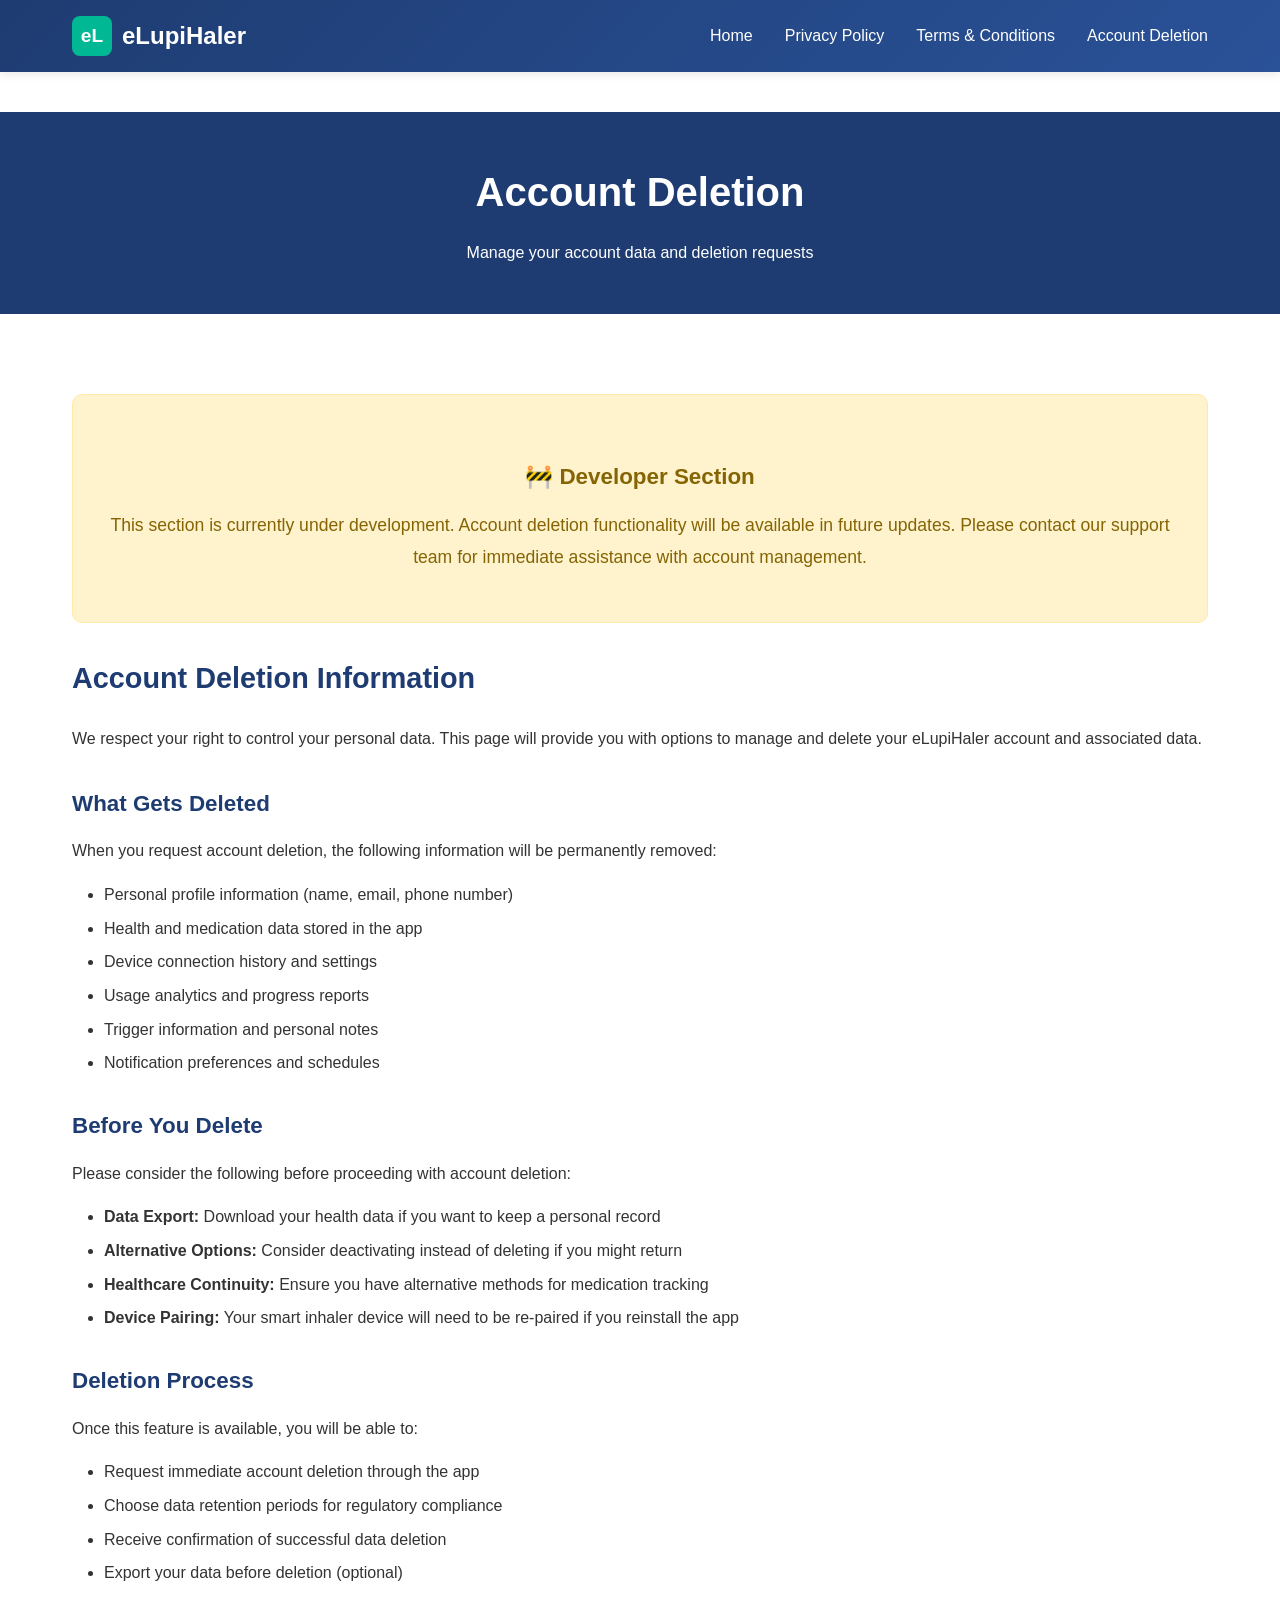
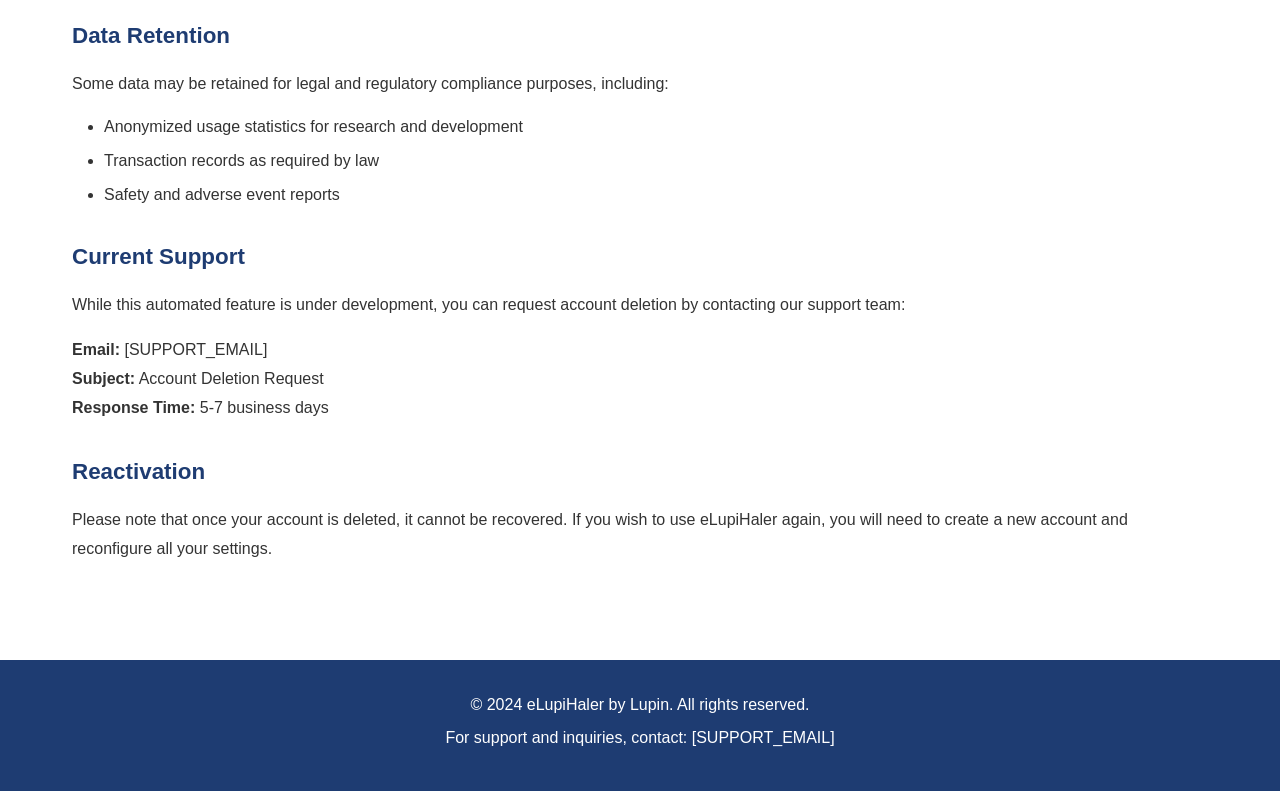
==== pages/account-deletion.html @ 7b8b85d9 "elupihaler" ====
<!DOCTYPE html>
<html lang="en">
<head>
    <meta charset="UTF-8">
    <meta name="viewport" content="width=device-width, initial-scale=1.0">
    <title>Account Deletion - eLupiHaler</title>
    <link rel="stylesheet" href="../css/style.css">
</head>
<body>
    <header class="header">
        <nav class="nav">
            <div class="logo">
                <div class="logo-icon">eL</div>
                <span>eLupiHaler</span>
            </div>
            <button class="mobile-menu" onclick="toggleMobileMenu()">☰</button>
            <ul class="nav-links" id="navLinks">
                <li><a href="../index.html">Home</a></li>
                <li><a href="privacy-policy.html">Privacy Policy</a></li>
                <li><a href="terms-and-conditions.html">Terms & Conditions</a></li>
                <li><a href="account-deletion.html">Account Deletion</a></li>
            </ul>
        </nav>
    </header>

    <main class="main-content">
        <div id="account-deletion" class="page active">
            <div class="page-header">
                <div class="container">
                    <h1>Account Deletion</h1>
                    <p>Manage your account data and deletion requests</p>
                </div>
            </div>
            <div class="content-section">
                <div class="container">
                    <div class="dev-notice">
                        <h3>🚧 Developer Section</h3>
                        <p>This section is currently under development. Account deletion functionality will be available in future updates. Please contact our support team for immediate assistance with account management.</p>
                    </div>

                    <h2>Account Deletion Information</h2>
                    <p>We respect your right to control your personal data. This page will provide you with options to manage and delete your eLupiHaler account and associated data.</p>

                    <h3>What Gets Deleted</h3>
                    <p>When you request account deletion, the following information will be permanently removed:</p>
                    <ul>
                        <li>Personal profile information (name, email, phone number)</li>
                        <li>Health and medication data stored in the app</li>
                        <li>Device connection history and settings</li>
                        <li>Usage analytics and progress reports</li>
                        <li>Trigger information and personal notes</li>
                        <li>Notification preferences and schedules</li>
                    </ul>

                    <h3>Before You Delete</h3>
                    <p>Please consider the following before proceeding with account deletion:</p>
                    <ul>
                        <li><strong>Data Export:</strong> Download your health data if you want to keep a personal record</li>
                        <li><strong>Alternative Options:</strong> Consider deactivating instead of deleting if you might return</li>
                        <li><strong>Healthcare Continuity:</strong> Ensure you have alternative methods for medication tracking</li>
                        <li><strong>Device Pairing:</strong> Your smart inhaler device will need to be re-paired if you reinstall the app</li>
                    </ul>

                    <h3>Deletion Process</h3>
                    <p>Once this feature is available, you will be able to:</p>
                    <ul>
                        <li>Request immediate account deletion through the app</li>
                        <li>Choose data retention periods for regulatory compliance</li>
                        <li>Receive confirmation of successful data deletion</li>
                        <li>Export your data before deletion (optional)</li>
                    </ul>

                    <h3>Data Retention</h3>
                    <p>Some data may be retained for legal and regulatory compliance purposes, including:</p>
                    <ul>
                        <li>Anonymized usage statistics for research and development</li>
                        <li>Transaction records as required by law</li>
                        <li>Safety and adverse event reports</li>
                    </ul>

                    <h3>Current Support</h3>
                    <p>While this automated feature is under development, you can request account deletion by contacting our support team:</p>
                    <p><strong>Email:</strong> [SUPPORT_EMAIL]<br>
                    <strong>Subject:</strong> Account Deletion Request<br>
                    <strong>Response Time:</strong> 5-7 business days</p>

                    <h3>Reactivation</h3>
                    <p>Please note that once your account is deleted, it cannot be recovered. If you wish to use eLupiHaler again, you will need to create a new account and reconfigure all your settings.</p>
                </div>
            </div>
        </div>
    </main>

    <footer class="footer">
        <div class="container">
            <p>&copy; 2024 eLupiHaler by Lupin. All rights reserved.</p>
            <p>For support and inquiries, contact: [SUPPORT_EMAIL]</p>
        </div>
    </footer>

    <script src="../js/script.js"></script>
</body>
</html>
---- css/style.css ----
* {
    margin: 0;
    padding: 0;
    box-sizing: border-box;
}

body {
    font-family: 'Segoe UI', Tahoma, Geneva, Verdana, sans-serif;
    line-height: 1.6;
    color: #333;
}

/* Header Styles */
.header {
    background: linear-gradient(135deg, #1e3c72 0%, #2a5298 100%);
    color: white;
    padding: 1rem 0;
    position: fixed;
    width: 100%;
    top: 0;
    z-index: 1000;
    box-shadow: 0 2px 10px rgba(0,0,0,0.1);
}

.nav {
    max-width: 1200px;
    margin: 0 auto;
    display: flex;
    justify-content: space-between;
    align-items: center;
    padding: 0 2rem;
}

.logo {
    display: flex;
    align-items: center;
    gap: 10px;
    font-size: 1.5rem;
    font-weight: bold;
}

.logo-icon {
    width: 40px;
    height: 40px;
    background: #00b894;
    border-radius: 8px;
    display: flex;
    align-items: center;
    justify-content: center;
    color: white;
    font-size: 1.2rem;
}

.nav-links {
    display: flex;
    list-style: none;
    gap: 2rem;
}

.nav-links a {
    color: white;
    text-decoration: none;
    font-weight: 500;
    transition: color 0.3s;
    cursor: pointer;
}

.nav-links a:hover {
    color: #00b894;
}

/* Main Content */
.main-content {
    margin-top: 80px;
    min-height: calc(100vh - 80px);
}

.page {
    /* Removed display: none; from here as individual pages should be active by default */
    padding: 2rem 0;
}

/* Removed .page.active as it's no longer needed with separate HTML files */

.container {
    max-width: 1200px;
    margin: 0 auto;
    padding: 0 2rem;
}

/* Hero Section */
.hero {
    background: linear-gradient(135deg, #00b894 0%, #00a085 100%);
    color: white;
    padding: 4rem 0;
    text-align: center;
}

.hero h1 {
    font-size: 3rem;
    margin-bottom: 1rem;
    font-weight: 700;
}

.hero p {
    font-size: 1.2rem;
    margin-bottom: 2rem;
    max-width: 600px;
    margin-left: auto;
    margin-right: auto;
}

.cta-button {
    background: white;
    color: #00b894;
    padding: 1rem 2rem;
    border: none;
    border-radius: 50px;
    font-size: 1.1rem;
    font-weight: 600;
    cursor: pointer;
    transition: transform 0.3s, box-shadow 0.3s;
    text-decoration: none;
    display: inline-block;
}

.cta-button:hover {
    transform: translateY(-2px);
    box-shadow: 0 5px 15px rgba(0,0,0,0.2);
}

/* Features Section */
.features {
    padding: 4rem 0;
    background: #f8f9fa;
}

.features h2 {
    text-align: center;
    font-size: 2.5rem;
    margin-bottom: 3rem;
    color: #1e3c72;
}

.features-grid {
    display: grid;
    grid-template-columns: repeat(auto-fit, minmax(300px, 1fr));
    gap: 2rem;
    margin-bottom: 3rem;
}

.feature-card {
    background: white;
    padding: 2rem;
    border-radius: 15px;
    box-shadow: 0 5px 15px rgba(0,0,0,0.08);
    text-align: center;
    transition: transform 0.3s, box-shadow 0.3s;
}

.feature-card:hover {
    transform: translateY(-5px);
    box-shadow: 0 10px 25px rgba(0,0,0,0.15);
}

.feature-icon {
    width: 60px;
    height: 60px;
    background: linear-gradient(135deg, #00b894, #00a085);
    border-radius: 50%;
    display: flex;
    align-items: center;
    justify-content: center;
    margin: 0 auto 1rem;
    color: white;
    font-size: 1.5rem;
}

.feature-card h3 {
    color: #1e3c72;
    margin-bottom: 1rem;
    font-size: 1.3rem;
}

/* How It Works */
.how-it-works {
    padding: 4rem 0;
}

.how-it-works h2 {
    text-align: center;
    font-size: 2.5rem;
    margin-bottom: 3rem;
    color: #1e3c72;
}

.steps-grid {
    display: grid;
    grid-template-columns: repeat(auto-fit, minmax(250px, 1fr));
    gap: 2rem;
}

.step {
    text-align: center;
    padding: 1.5rem;
}

.step-number {
    width: 50px;
    height: 50px;
    background: #00b894;
    color: white;
    border-radius: 50%;
    display: flex;
    align-items: center;
    justify-content: center;
    margin: 0 auto 1rem;
    font-size: 1.3rem;
    font-weight: bold;
}

.step h3 {
    color: #1e3c72;
    margin-bottom: 0.5rem;
}

/* Page Content Styles */
.page-header {
    background: #1e3c72;
    color: white;
    padding: 3rem 0;
    text-align: center;
}

.page-header h1 {
    font-size: 2.5rem;
    margin-bottom: 1rem;
}

.content-section {
    padding: 3rem 0;
}

.content-section h2 {
    color: #1e3c72;
    margin-bottom: 1.5rem;
    font-size: 1.8rem;
}

.content-section h3 {
    color: #1e3c72;
    margin: 2rem 0 1rem;
    font-size: 1.4rem;
}

.content-section p {
    margin-bottom: 1rem;
    line-height: 1.8;
}

.content-section ul {
    margin: 1rem 0 1rem 2rem;
}

.content-section li {
    margin-bottom: 0.5rem;
}

/* Developer Section Styles */
.dev-notice {
    background: #fff3cd;
    border: 1px solid #ffeaa7;
    border-radius: 10px;
    padding: 2rem;
    margin: 2rem 0;
    text-align: center;
}

.dev-notice h3 {
    color: #856404;
    margin-bottom: 1rem;
}

.dev-notice p {
    color: #856404;
    font-size: 1.1rem;
}

/* Footer */
.footer {
    background: #1e3c72;
    color: white;
    text-align: center;
    padding: 2rem 0;
}

.footer p {
    margin-bottom: 0.5rem;
}

/* Mobile Responsive */
@media (max-width: 768px) {
    .nav {
        flex-direction: column;
        gap: 1rem;
        padding: 1rem;
    }

    .nav-links {
        flex-wrap: wrap;
        justify-content: center;
        gap: 1rem;
    }

    .main-content {
        margin-top: 120px;
    }

    .hero h1 {
        font-size: 2rem;
    }

    .hero p {
        font-size: 1rem;
    }

    .features h2, .how-it-works h2, .page-header h1 {
        font-size: 2rem;
    }

    .features-grid, .steps-grid {
        grid-template-columns: 1fr;
    }
}

.mobile-menu {
    display: none;
    background: white;
    color: #1e3c72;
    border: none;
    font-size: 1.5rem;
    cursor: pointer;
    padding: 0.5rem;
    border-radius: 5px;
}

@media (max-width: 768px) {
    .mobile-menu {
        display: block;
    }

    .nav-links {
        display: none;
        position: absolute;
        top: 100%;
        left: 0;
        right: 0;
        background: #1e3c72;
        flex-direction: column;
        padding: 1rem;
        box-shadow: 0 2px 10px rgba(0,0,0,0.1);
    }

    .nav-links.active {
        display: flex;
    }
}
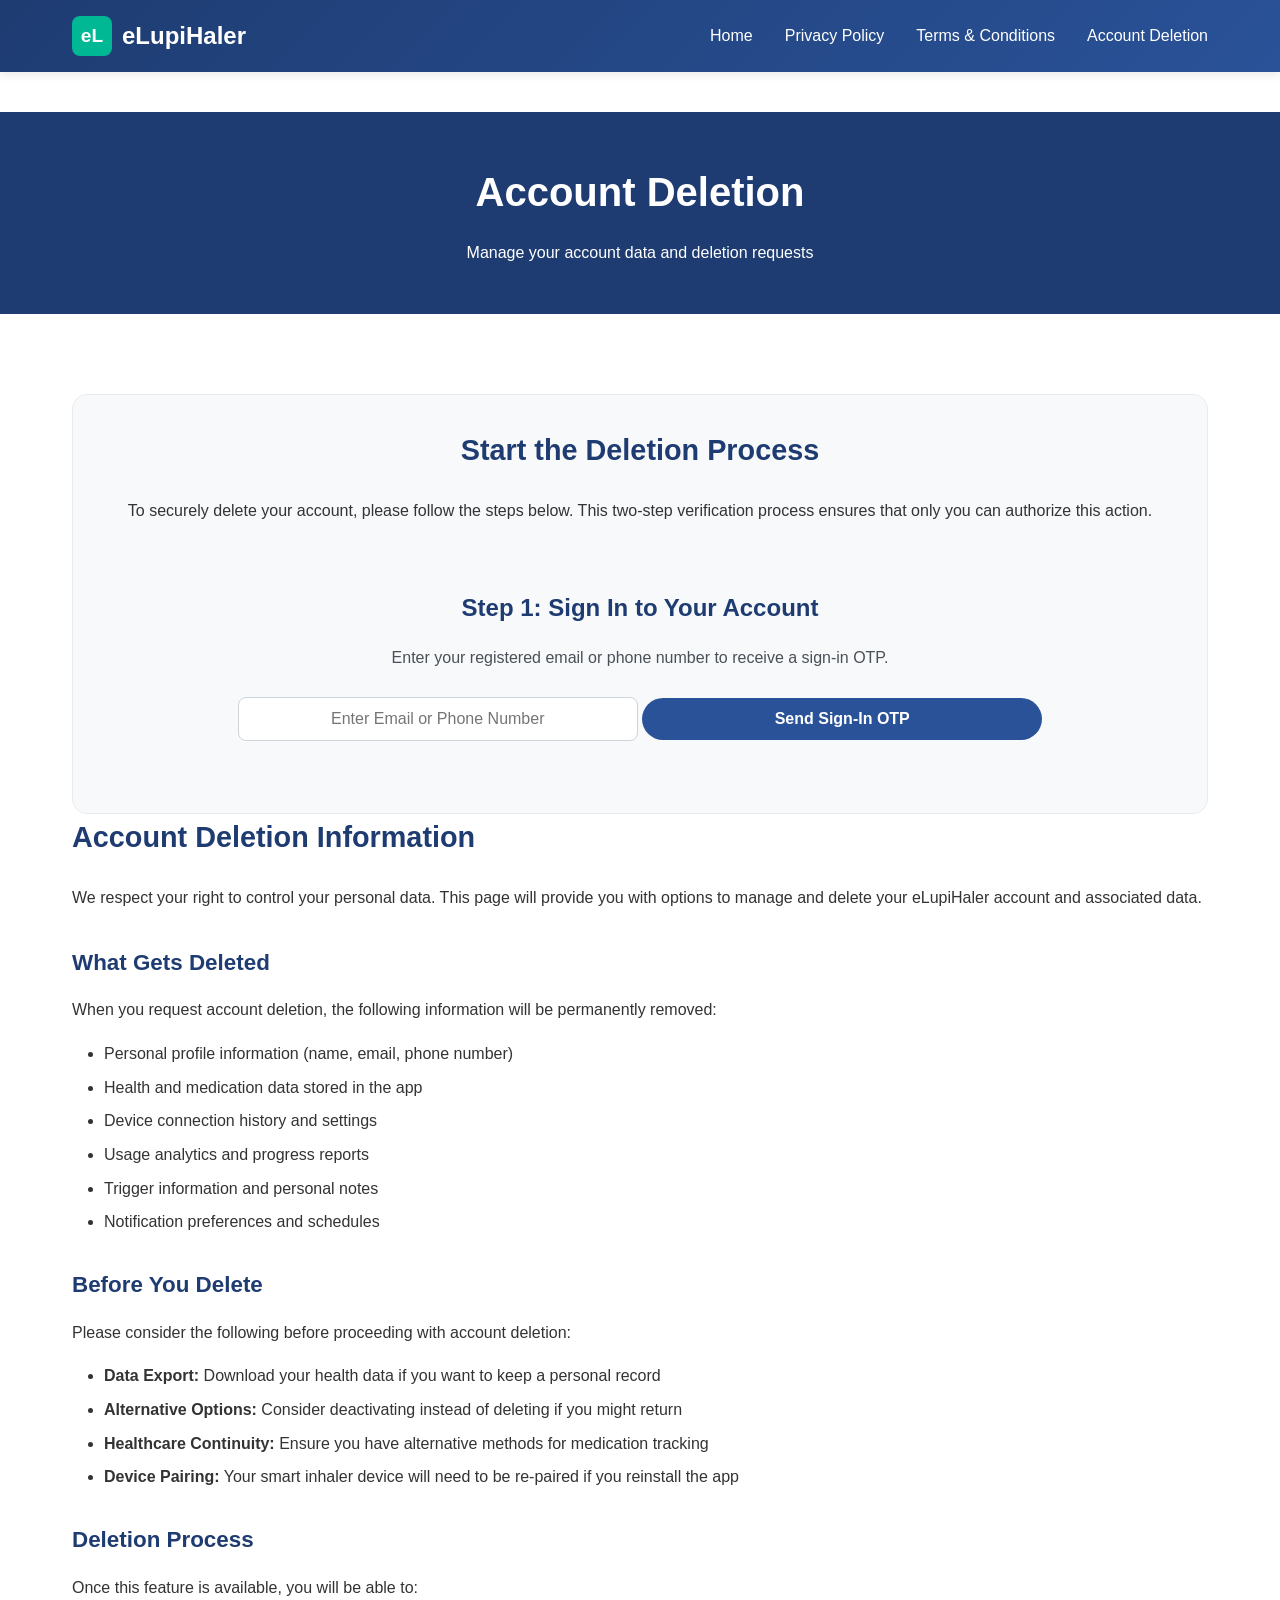
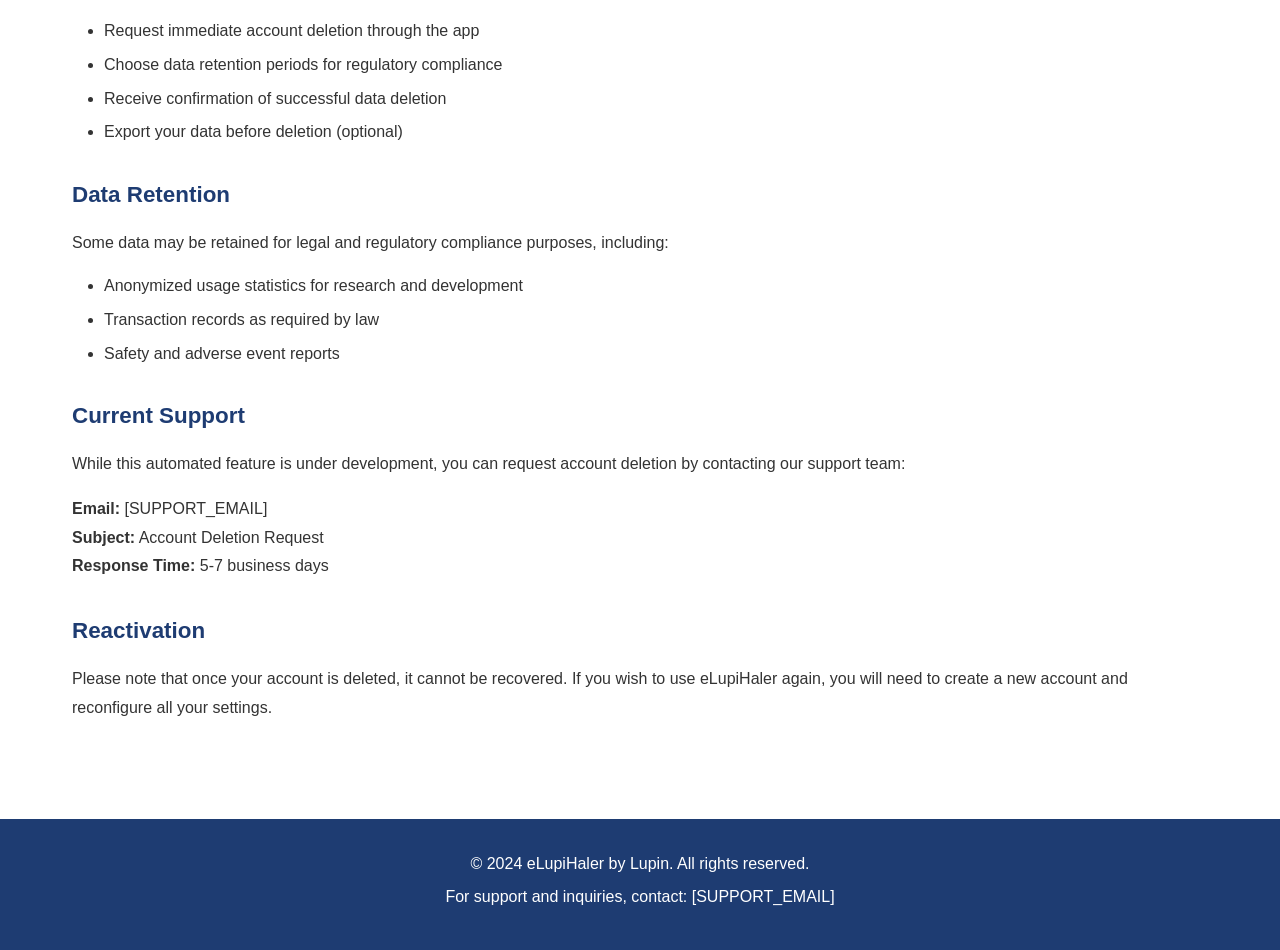
==== commit 716ee836: "updated deletion page" ====
--- a/pages/account-deletion.html
+++ b/pages/account-deletion.html
@@ -33,10 +33,56 @@
             </div>
             <div class="content-section">
                 <div class="container">
-                    <div class="dev-notice">
-                        <h3>🚧 Developer Section</h3>
-                        <p>This section is currently under development. Account deletion functionality will be available in future updates. Please contact our support team for immediate assistance with account management.</p>
+                       <div class="delete-flow-container">
+                        <h2>Start the Deletion Process</h2>
+                        <p>To securely delete your account, please follow the steps below. This two-step verification process ensures that only you can authorize this action.</p>
+
+                        <!-- Step 1: Sign In -->
+                        <div id="signInStep" class="step">
+                            <h3>Step 1: Sign In to Your Account</h3>
+                            <p>Enter your registered email or phone number to receive a sign-in OTP.</p>
+                            <input type="text" id="userIdentifier" placeholder="Enter Email or Phone Number">
+                            <button id="sendSignInOtpBtn" class="btn btn-primary">Send Sign-In OTP</button>
+                        </div>
+
+                        <!-- Step 2: Verify Sign-In OTP -->
+                        <div id="verifySignInStep" class="step hidden">
+                            <h3>Step 2: Verify Sign-In</h3>
+                            <p>An OTP has been sent to <strong id="displayIdentifier1"></strong>. Enter it below to continue.</p>
+                            <input type="text" id="signInOtp" placeholder="Enter 6-Digit Sign-In OTP" maxlength="6">
+                            <button id="verifySignInBtn" class="btn btn-primary">Sign In & Continue</button>
+                        </div>
+
+                        <!-- Step 3: Deletion Confirmation -->
+                        <div id="confirmDeletionStep" class="step hidden">
+                            <h3>Step 3: Final Confirmation</h3>
+                            <div class="warning-box">
+                                <strong>WARNING:</strong> You are about to permanently delete your account and all associated data. This action cannot be reversed.
+                            </div>
+                            <p>Are you sure you want to proceed? Click the button below to receive a final deletion OTP.</p>
+                            <button id="sendDeleteOtpBtn" class="btn btn-danger">Yes, I'm Sure. Send Deletion OTP</button>
+                        </div>
+
+                        <!-- Step 4: Verify Deletion OTP -->
+                        <div id="verifyDeletionStep" class="step hidden">
+                            <h3>Step 4: Final Verification</h3>
+                            <p>A final deletion OTP has been sent to <strong id="displayIdentifier2"></strong>. Enter it to permanently delete your account.</p>
+                            <input type="text" id="deleteOtp" placeholder="Enter 6-Digit Deletion OTP" maxlength="6">
+                            <button id="confirmDeleteBtn" class="btn btn-danger">Confirm & Permanently Delete</button>
+                        </div>
+
+                        <!-- Step 5: Success Message -->
+                        <div id="successStep" class="step hidden">
+                            <h3>Account Deleted</h3>
+                            <div class="message success" style="display: block; text-align: center;">
+                                Your account has been successfully and permanently deleted. We are sorry to see you go.
+                            </div>
+                        </div>
+
+                        <!-- General Message Area for Errors/Info -->
+                        <div id="messageArea" class="message"></div>
                     </div>
+
 
                     <h2>Account Deletion Information</h2>
                     <p>We respect your right to control your personal data. This page will provide you with options to manage and delete your eLupiHaler account and associated data.</p>
--- a/css/style.css
+++ b/css/style.css
@@ -364,4 +364,133 @@
     .nav-links.active {
         display: flex;
     }
+}
+
+
+/* ================================================= */
+/* == STYLES FOR INTERACTIVE ACCOUNT DELETION FLOW == */
+/* ================================================= */
+
+.delete-flow-container {
+    background-color: #f8f9fa;
+    border: 1px solid #e9ecef;
+    border-radius: 15px;
+    padding: 2rem;
+    margin-top: 2rem;
+    text-align: center;
+}
+
+.delete-flow-container .step {
+    padding: 1rem 0;
+}
+
+.delete-flow-container .step h3 {
+    color: #1e3c72;
+    margin-bottom: 1rem;
+    font-size: 1.5rem;
+}
+
+.delete-flow-container .step p {
+    color: #495057;
+    max-width: 500px;
+    margin: 0 auto 1.5rem auto;
+}
+
+.delete-flow-container input[type="text"] {
+    width: 100%;
+    max-width: 400px;
+    padding: 12px 15px;
+    margin-bottom: 1.5rem;
+    border: 1px solid #ced4da;
+    border-radius: 8px;
+    font-size: 1rem;
+    text-align: center;
+    transition: border-color 0.3s, box-shadow 0.3s;
+}
+
+.delete-flow-container input[type="text"]:focus {
+    outline: none;
+    border-color: #2a5298;
+    box-shadow: 0 0 0 3px rgba(42, 82, 152, 0.2);
+}
+
+/* Base button style */
+.btn {
+    display: inline-block;
+    padding: 12px 25px;
+    border: none;
+    border-radius: 50px;
+    font-size: 1rem;
+    font-weight: 600;
+    cursor: pointer;
+    transition: transform 0.2s, background-color 0.3s;
+    width: 100%;
+    max-width: 400px;
+}
+
+.btn:hover {
+    transform: translateY(-2px);
+}
+
+.btn:disabled {
+    background-color: #adb5bd;
+    cursor: not-allowed;
+    transform: none;
+}
+
+/* Primary and Danger button colors */
+.btn-primary {
+    background-color: #2a5298;
+    color: white;
+}
+.btn-primary:hover:not(:disabled) {
+    background-color: #1e3c72;
+}
+
+.btn-danger {
+    background-color: #d9534f;
+    color: white;
+}
+.btn-danger:hover:not(:disabled) {
+    background-color: #c9302c;
+}
+
+/* To hide steps */
+.hidden {
+    display: none;
+}
+
+/* Warning box for confirmation */
+.warning-box {
+    background-color: #f8d7da;
+    border: 1px solid #f5c6cb;
+    color: #721c24;
+    padding: 1rem;
+    border-radius: 8px;
+    margin: 1.5rem auto;
+    max-width: 500px;
+    text-align: left;
+}
+.warning-box strong {
+    font-weight: bold;
+}
+
+/* General message area for errors and success */
+.message {
+    padding: 1rem;
+    border-radius: 8px;
+    margin: 1.5rem auto 0 auto;
+    max-width: 500px;
+    font-weight: 500;
+    display: none; /* Hidden by default */
+}
+.message.success {
+    background-color: #d4edda;
+    color: #155724;
+    display: block;
+}
+.message.error {
+    background-color: #f8d7da;
+    color: #721c24;
+    display: block;
 }
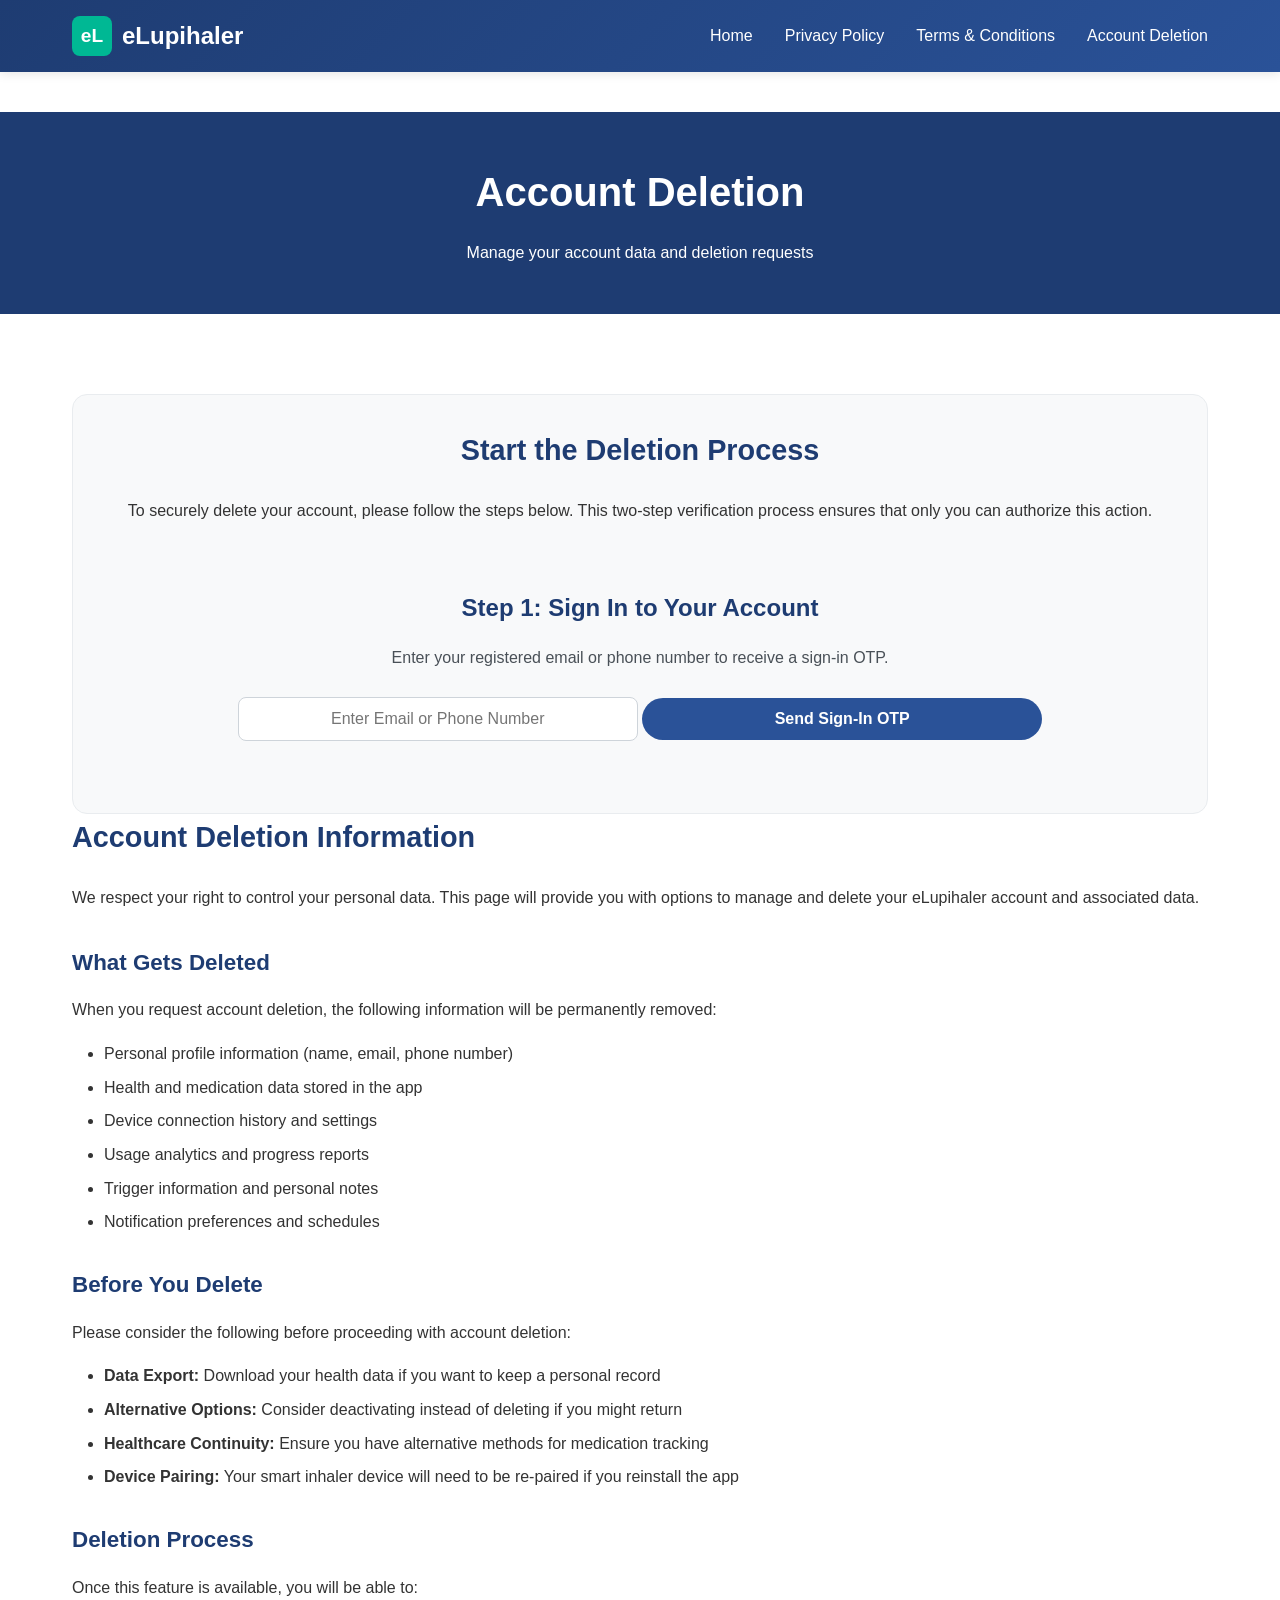
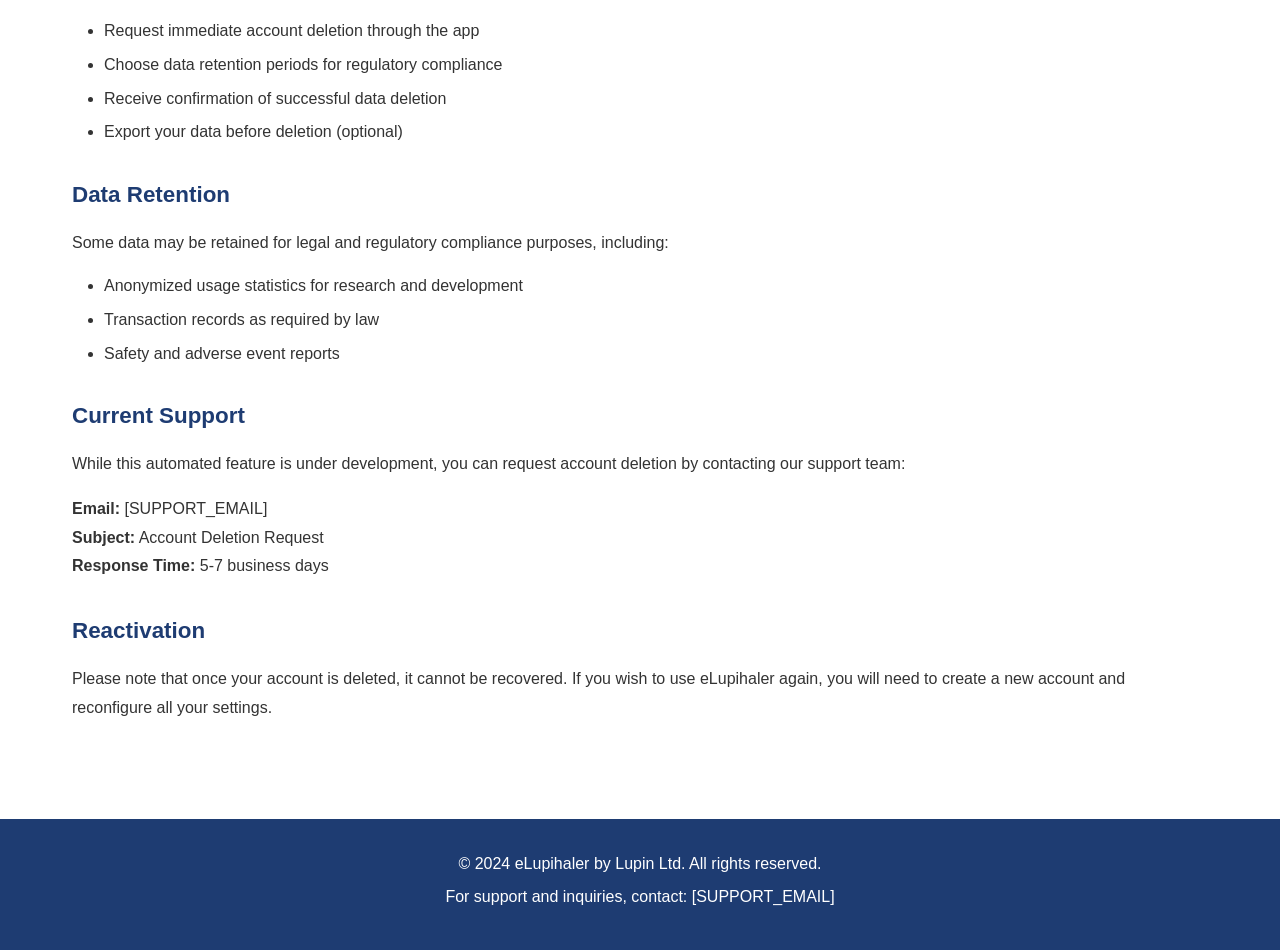
==== commit 44357c92: "Align branding to eLupihaler" ====
--- a/pages/account-deletion.html
+++ b/pages/account-deletion.html
@@ -3,7 +3,7 @@
 <head>
     <meta charset="UTF-8">
     <meta name="viewport" content="width=device-width, initial-scale=1.0">
-    <title>Account Deletion - eLupiHaler</title>
+    <title>Account Deletion - eLupihaler</title>
     <link rel="stylesheet" href="../css/style.css">
 </head>
 <body>
@@ -11,7 +11,7 @@
         <nav class="nav">
             <div class="logo">
                 <div class="logo-icon">eL</div>
-                <span>eLupiHaler</span>
+                <span>eLupihaler</span>
             </div>
             <button class="mobile-menu" onclick="toggleMobileMenu()">☰</button>
             <ul class="nav-links" id="navLinks">
@@ -85,7 +85,7 @@
 
 
                     <h2>Account Deletion Information</h2>
-                    <p>We respect your right to control your personal data. This page will provide you with options to manage and delete your eLupiHaler account and associated data.</p>
+                    <p>We respect your right to control your personal data. This page will provide you with options to manage and delete your eLupihaler account and associated data.</p>
 
                     <h3>What Gets Deleted</h3>
                     <p>When you request account deletion, the following information will be permanently removed:</p>
@@ -131,7 +131,7 @@
                     <strong>Response Time:</strong> 5-7 business days</p>
 
                     <h3>Reactivation</h3>
-                    <p>Please note that once your account is deleted, it cannot be recovered. If you wish to use eLupiHaler again, you will need to create a new account and reconfigure all your settings.</p>
+                    <p>Please note that once your account is deleted, it cannot be recovered. If you wish to use eLupihaler again, you will need to create a new account and reconfigure all your settings.</p>
                 </div>
             </div>
         </div>
@@ -139,7 +139,7 @@
 
     <footer class="footer">
         <div class="container">
-            <p>&copy; 2024 eLupiHaler by Lupin. All rights reserved.</p>
+            <p>&copy; 2024 eLupihaler by Lupin Ltd. All rights reserved.</p>
             <p>For support and inquiries, contact: [SUPPORT_EMAIL]</p>
         </div>
     </footer>
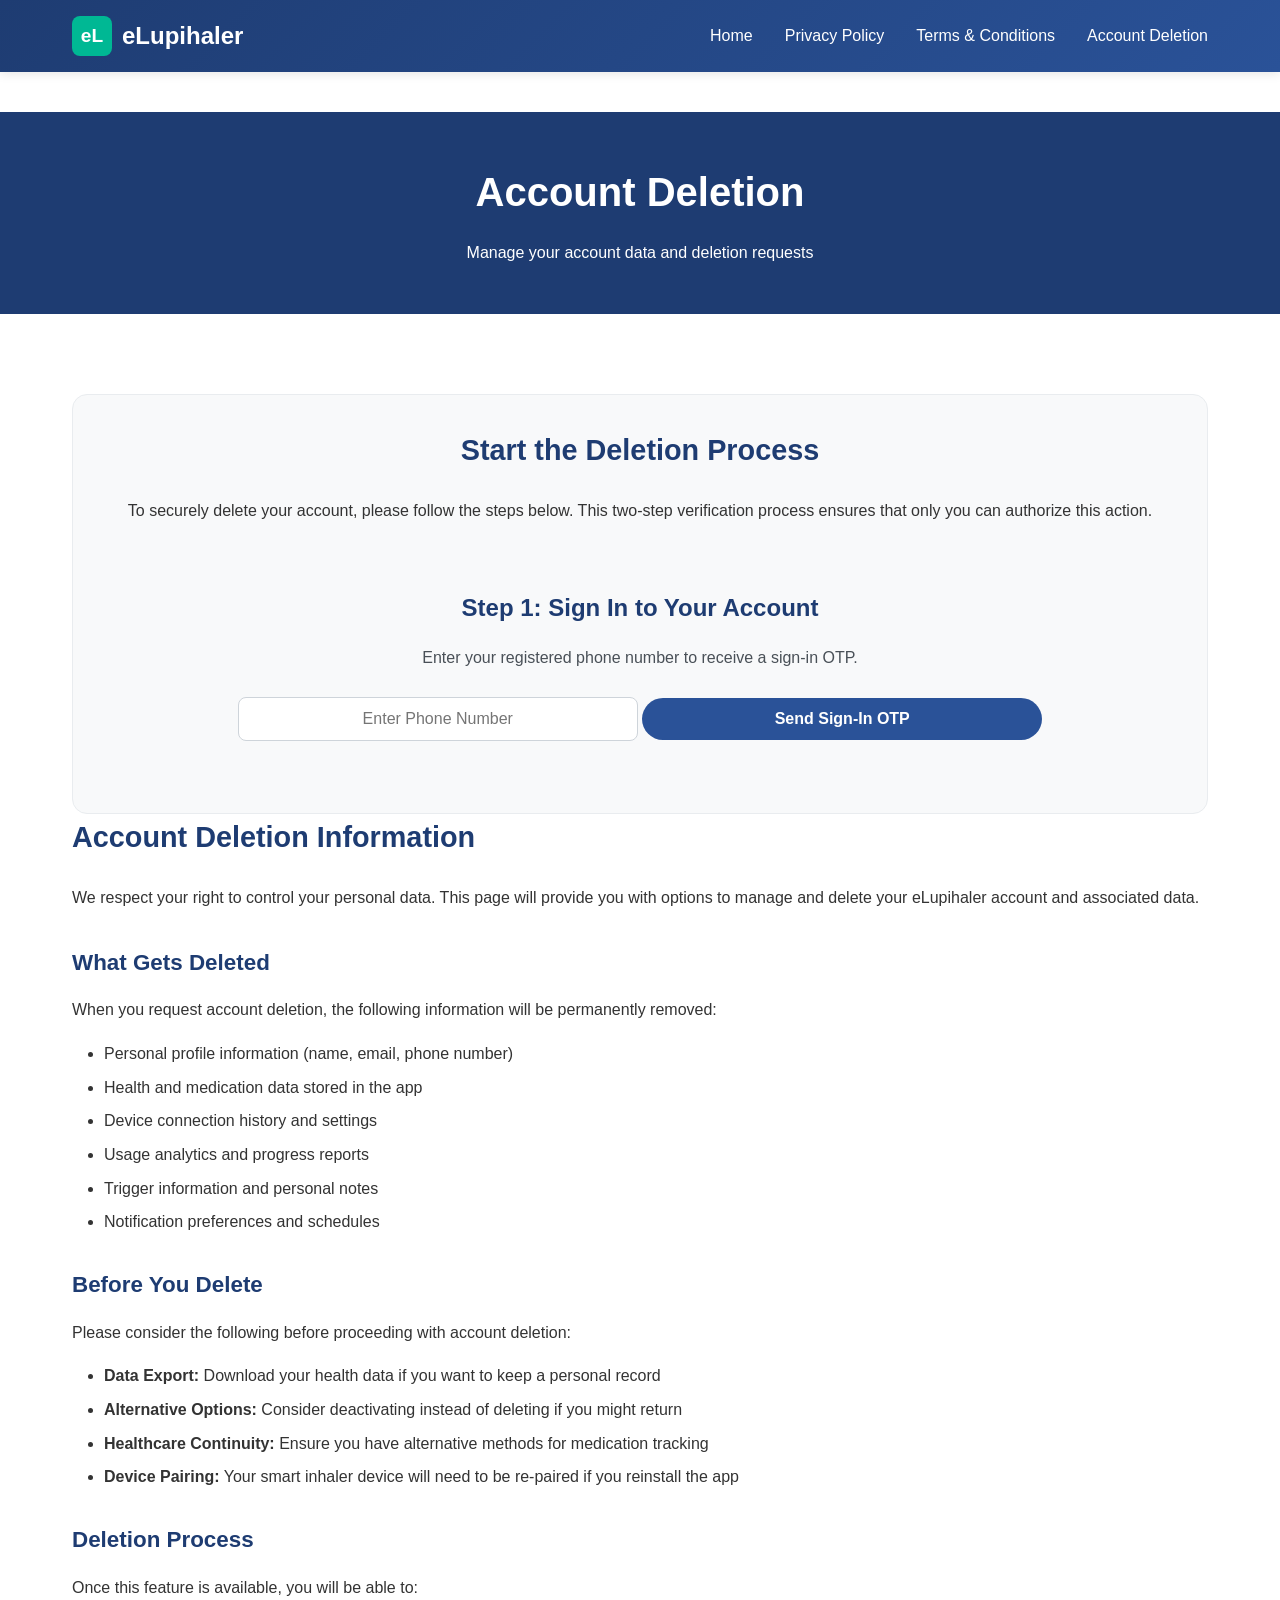
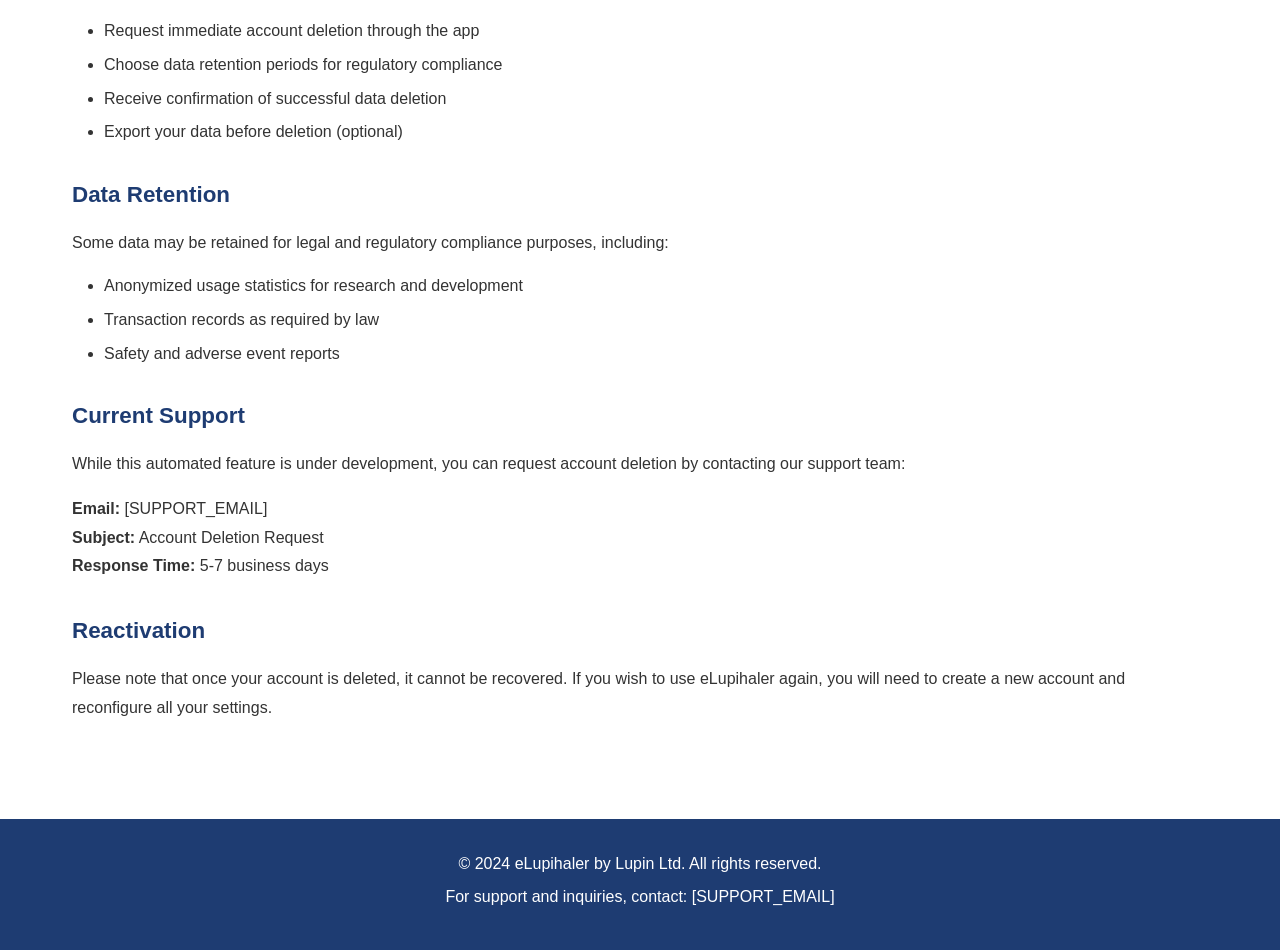
==== commit 4048a7e6: "Update account-deletion.html" ====
--- a/pages/account-deletion.html
+++ b/pages/account-deletion.html
@@ -40,8 +40,8 @@
                         <!-- Step 1: Sign In -->
                         <div id="signInStep" class="step">
                             <h3>Step 1: Sign In to Your Account</h3>
-                            <p>Enter your registered email or phone number to receive a sign-in OTP.</p>
-                            <input type="text" id="userIdentifier" placeholder="Enter Email or Phone Number">
+                            <p>Enter your registered phone number to receive a sign-in OTP.</p>
+                            <input type="text" id="userIdentifier" placeholder="Enter Phone Number">
                             <button id="sendSignInOtpBtn" class="btn btn-primary">Send Sign-In OTP</button>
                         </div>
 
